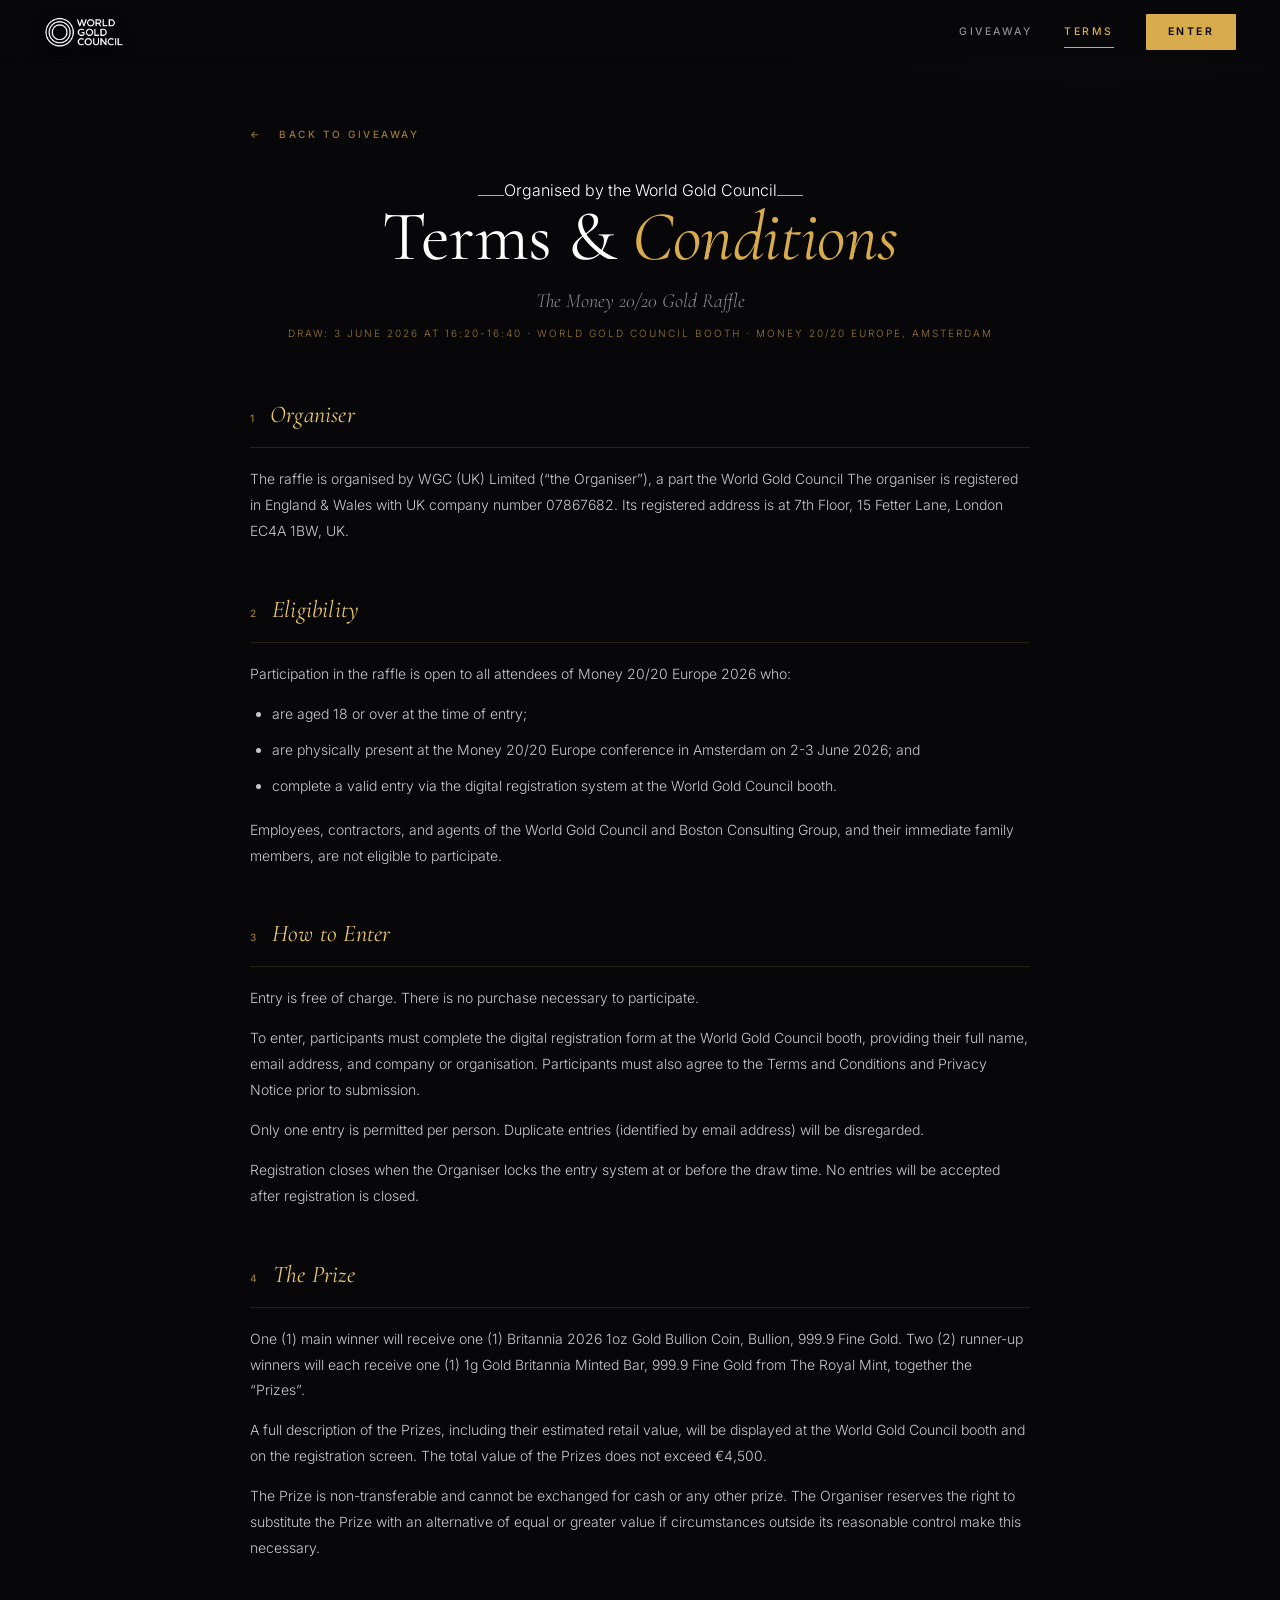
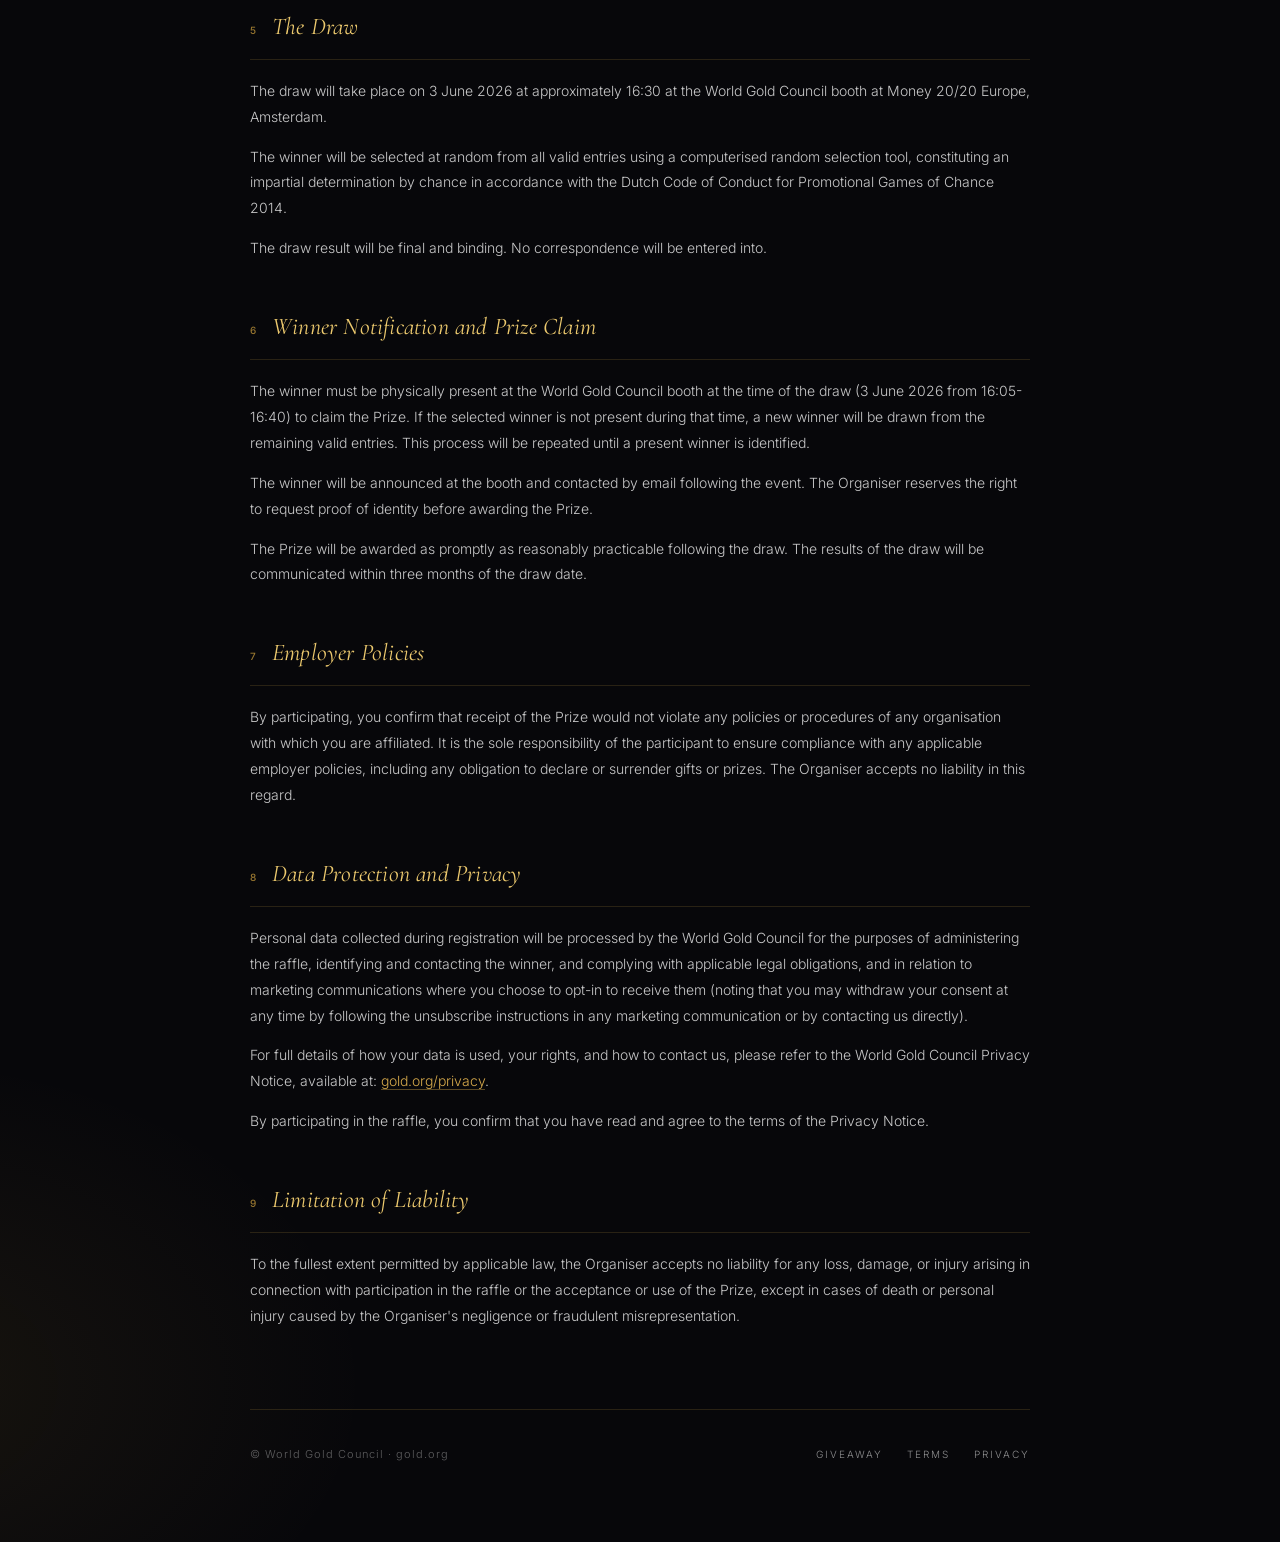
==== terms/index.html @ d740ba37 "Clean URLs: move terms.html to terms/index.html + Vercel cleanUrls config" ====
<!DOCTYPE html>
<html lang="en">
<head>
<meta charset="UTF-8">
<meta name="viewport" content="width=device-width, initial-scale=1.0">
<title>Terms &amp; Conditions — The Money 20/20 Gold Raffle — World Gold Council</title>
<link rel="preconnect" href="https://fonts.googleapis.com">
<link rel="preconnect" href="https://fonts.gstatic.com" crossorigin>
<link href="https://fonts.googleapis.com/css2?family=Cormorant+Garamond:ital,wght@0,300;0,400;0,500;0,600;1,300;1,400;1,500&family=Inter:wght@300;400;500;600;700&display=swap" rel="stylesheet">
<link rel="stylesheet" href="../styles.css">
</head>
<body>

<!-- ═══ HEADER ═══ -->
<header class="hdr">
  <a class="brand" href="../">
    <img class="brand-logo" src="../img/wgc-logo.png" alt="World Gold Council">
  </a>
  <nav class="nav">
    <a href="../">Giveaway</a>
    <a class="on" href="./">Terms</a>
    <a class="cta" href="../#enter">Enter</a>
  </nav>
</header>

<!-- ═══ MAIN ═══ -->
<main class="page">
  <div class="terms-wrap">

    <a class="back-link" href="../">← &nbsp; Back to giveaway</a>

    <header class="terms-head">
      <p class="eyebrow">Organised by the World Gold Council</p>
      <h1>Terms &amp; <em>Conditions</em></h1>
      <p class="lede">The Money 20/20 Gold Raffle</p>
      <p class="meta">Draw: 3 June 2026 at 16:20-16:40 · World Gold Council Booth · Money 20/20 Europe, Amsterdam</p>
    </header>

    <section class="terms-body">

      <h2><span class="num">1</span>Organiser</h2>
      <p>
        The raffle is organised by WGC (UK) Limited (&ldquo;the Organiser&rdquo;), a part the World Gold Council
        The organiser is registered in England &amp; Wales with UK company number 07867682. Its registered
        address is at 7th Floor, 15 Fetter Lane, London EC4A 1BW, UK.
      </p>

      <h2><span class="num">2</span>Eligibility</h2>
      <p>Participation in the raffle is open to all attendees of Money 20/20 Europe 2026 who:</p>
      <ul>
        <li>are aged 18 or over at the time of entry;</li>
        <li>are physically present at the Money 20/20 Europe conference in Amsterdam on 2-3 June 2026; and</li>
        <li>complete a valid entry via the digital registration system at the World Gold Council booth.</li>
      </ul>
      <p>
        Employees, contractors, and agents of the World Gold Council and Boston Consulting Group, and their
        immediate family members, are not eligible to participate.
      </p>

      <h2><span class="num">3</span>How to Enter</h2>
      <p>Entry is free of charge. There is no purchase necessary to participate.</p>
      <p>
        To enter, participants must complete the digital registration form at the World Gold Council booth,
        providing their full name, email address, and company or organisation. Participants must also agree
        to the Terms and Conditions and Privacy Notice prior to submission.
      </p>
      <p>
        Only one entry is permitted per person. Duplicate entries (identified by email address) will be disregarded.
      </p>
      <p>
        Registration closes when the Organiser locks the entry system at or before the draw time. No entries
        will be accepted after registration is closed.
      </p>

      <h2><span class="num">4</span>The Prize</h2>
      <p>
        One (1) main winner will receive one (1) Britannia 2026 1oz Gold Bullion Coin, Bullion, 999.9 Fine Gold.
        Two (2) runner-up winners will each receive one (1) 1g Gold Britannia Minted Bar, 999.9 Fine Gold
        from The Royal Mint, together the &ldquo;Prizes&rdquo;.
      </p>
      <p>
        A full description of the Prizes, including their estimated retail value, will be displayed at the
        World Gold Council booth and on the registration screen. The total value of the Prizes does not
        exceed €4,500.
      </p>
      <p>
        The Prize is non-transferable and cannot be exchanged for cash or any other prize. The Organiser
        reserves the right to substitute the Prize with an alternative of equal or greater value if circumstances
        outside its reasonable control make this necessary.
      </p>

      <h2><span class="num">5</span>The Draw</h2>
      <p>
        The draw will take place on 3 June 2026 at approximately 16:30 at the World Gold Council booth at
        Money 20/20 Europe, Amsterdam.
      </p>
      <p>
        The winner will be selected at random from all valid entries using a computerised random selection
        tool, constituting an impartial determination by chance in accordance with the Dutch Code of Conduct
        for Promotional Games of Chance 2014.
      </p>
      <p>The draw result will be final and binding. No correspondence will be entered into.</p>

      <h2><span class="num">6</span>Winner Notification and Prize Claim</h2>
      <p>
        The winner must be physically present at the World Gold Council booth at the time of the draw
        (3 June 2026 from 16:05-16:40) to claim the Prize. If the selected winner is not present during
        that time, a new winner will be drawn from the remaining valid entries. This process will be
        repeated until a present winner is identified.
      </p>
      <p>
        The winner will be announced at the booth and contacted by email following the event. The Organiser
        reserves the right to request proof of identity before awarding the Prize.
      </p>
      <p>
        The Prize will be awarded as promptly as reasonably practicable following the draw. The results of
        the draw will be communicated within three months of the draw date.
      </p>

      <h2><span class="num">7</span>Employer Policies</h2>
      <p>
        By participating, you confirm that receipt of the Prize would not violate any policies or procedures
        of any organisation with which you are affiliated. It is the sole responsibility of the participant
        to ensure compliance with any applicable employer policies, including any obligation to declare or
        surrender gifts or prizes. The Organiser accepts no liability in this regard.
      </p>

      <h2><span class="num">8</span>Data Protection and Privacy</h2>
      <p>
        Personal data collected during registration will be processed by the World Gold Council for the
        purposes of administering the raffle, identifying and contacting the winner, and complying with
        applicable legal obligations, and in relation to marketing communications where you choose to opt-in
        to receive them (noting that you may withdraw your consent at any time by following the unsubscribe
        instructions in any marketing communication or by contacting us directly).
      </p>
      <p>
        For full details of how your data is used, your rights, and how to contact us, please refer to the
        World Gold Council Privacy Notice, available at:
        <a href="https://www.gold.org/privacy" target="_blank" rel="noopener">gold.org/privacy</a>.
      </p>
      <p>By participating in the raffle, you confirm that you have read and agree to the terms of the Privacy Notice.</p>

      <h2><span class="num">9</span>Limitation of Liability</h2>
      <p>
        To the fullest extent permitted by applicable law, the Organiser accepts no liability for any loss,
        damage, or injury arising in connection with participation in the raffle or the acceptance or use of
        the Prize, except in cases of death or personal injury caused by the Organiser's negligence or
        fraudulent misrepresentation.
      </p>

    </section>

  </div>

  <footer class="footer" style="margin-top:80px;max-width:780px;margin-left:auto;margin-right:auto">
    <div class="footer-left">© World Gold Council · gold.org</div>
    <div class="footer-right">
      <a href="../">Giveaway</a>
      <a href="./">Terms</a>
      <a href="https://www.gold.org/privacy" target="_blank" rel="noopener">Privacy</a>
    </div>
  </footer>

</main>

</body>
</html>
---- styles.css ----
/* ══════════════════════════════════════════════════════
   WGC Britannia Giveaway — refined editorial styling
   ══════════════════════════════════════════════════════ */

*,*::before,*::after{box-sizing:border-box;margin:0;padding:0}

:root{
  --bg:        #07070a;
  --bg-deep:   #000000;
  --surface:   #0d0d10;
  --card:      #131316;
  --line:      rgba(216,171,76,.16);
  --line-2:    rgba(255,255,255,.06);
  --gold:      #d8ab4c;
  --gold-lt:   #ecc96e;
  --gold-pl:   #f5e4b0;
  --gold-dk:   #9a7830;
  --gold-deep: #5a4612;
  --txt:       #FFFFFF;
  --txt-2:     rgba(255,255,255,.78);
  --txt-m:     rgba(255,255,255,.55);
  --txt-d:     rgba(255,255,255,.35);

  --display: 'Cormorant Garamond', 'Times New Roman', serif;
  --sans:    'Inter', 'Helvetica Neue', Arial, sans-serif;
  --mono:    'JetBrains Mono', ui-monospace, monospace;
}

html,body{min-height:100%;background:var(--bg);color:var(--txt);font-family:var(--sans);font-weight:300;-webkit-font-smoothing:antialiased;-moz-osx-font-smoothing:grayscale;scroll-behavior:smooth;line-height:1.5}
body{
  background:
    radial-gradient(1100px 700px at 85% -10%,rgba(216,171,76,.12),transparent 60%),
    radial-gradient(900px 600px at -10% 95%,rgba(216,171,76,.08),transparent 55%),
    var(--bg);
  overflow-x:hidden;
}
a{color:var(--gold);text-decoration:none;transition:color .2s}
a:hover{color:var(--gold-lt)}

img,svg{display:block;max-width:100%}

::selection{background:rgba(216,171,76,.35);color:var(--txt)}

/* ── HEADER ── */
.hdr{
  position:fixed;top:0;left:0;right:0;z-index:200;
  display:flex;align-items:center;justify-content:space-between;
  padding:18px 44px;height:64px;
  background:linear-gradient(180deg,rgba(7,7,10,.92) 60%,rgba(7,7,10,0));
  backdrop-filter:blur(8px);
  -webkit-backdrop-filter:blur(8px);
}
.brand{
  display:flex;align-items:center;gap:12px;
  font-family:var(--sans);text-decoration:none;color:var(--txt);
  white-space:nowrap;
}
.brand-logo{
  display:block;height:34px;width:auto;max-width:180px;
  filter:drop-shadow(0 1px 6px rgba(0,0,0,.4));
}
@media(max-width:600px){
  .brand-logo{height:28px}
}

.nav{display:flex;align-items:center;gap:32px}
.nav a{
  font-size:10.5px;font-weight:500;letter-spacing:2.5px;
  text-transform:uppercase;color:var(--txt-m);
  padding:6px 0;position:relative;
}
.nav a:hover{color:var(--gold)}
.nav a.on{color:var(--gold)}
.nav a.on::after{
  content:'';position:absolute;left:0;right:0;bottom:-2px;
  height:1px;background:var(--gold);
}
.nav .cta{
  background:var(--gold);color:var(--bg-deep);
  padding:10px 22px;border-radius:1px;font-weight:600;
  transition:background .2s,transform .15s;
}
.nav .cta:hover{background:var(--gold-lt);transform:translateY(-1px);color:var(--bg-deep)}
.nav .cta.on::after{display:none}

/* ── PAGE ── */
.page{min-height:100vh;padding:120px 44px 80px;max-width:1320px;margin:0 auto}

/* ── HERO ── */
.hero{
  display:grid;grid-template-columns:1.05fr .95fr;gap:64px;
  align-items:center;margin-bottom:120px;
}
.hero-copy .eyebrow{
  display:inline-flex;align-items:center;gap:10px;
  font-size:10px;font-weight:500;letter-spacing:3px;text-transform:uppercase;
  color:var(--gold);margin-bottom:28px;
}
.eyebrow::before{
  content:'';display:inline-block;width:26px;height:1px;background:var(--gold);
}
.hero-title{
  font-family:var(--display);font-weight:400;
  font-size:clamp(48px,7vw,96px);line-height:.98;letter-spacing:-.5px;
  color:var(--txt);margin-bottom:24px;
}
.hero-title em{
  font-style:italic;color:var(--gold);font-weight:400;
  display:inline-block;
}
.hero-sub{
  font-size:17px;line-height:1.65;color:var(--txt-2);font-weight:300;
  max-width:520px;margin-bottom:36px;
}
.hero-meta{
  display:flex;gap:36px;flex-wrap:wrap;
  padding:22px 0;border-top:1px solid var(--line);border-bottom:1px solid var(--line);
  margin-bottom:36px;max-width:520px;
}
.hero-meta-item{display:flex;flex-direction:column;gap:6px}
.hero-meta-label{font-size:9px;letter-spacing:2.5px;text-transform:uppercase;color:var(--txt-d);font-weight:500}
.hero-meta-value{font-family:var(--display);font-size:22px;color:var(--gold-lt);font-weight:500;letter-spacing:.3px}
.hero-cta{
  display:inline-flex;align-items:center;gap:14px;
  background:var(--gold);color:var(--bg-deep);
  padding:18px 36px;border:none;border-radius:1px;
  font-family:var(--sans);font-size:11px;font-weight:600;
  letter-spacing:3px;text-transform:uppercase;cursor:pointer;
  transition:background .25s,transform .15s,box-shadow .25s;
  text-decoration:none;
}
.hero-cta:hover{background:var(--gold-lt);color:var(--bg-deep);transform:translateY(-2px);box-shadow:0 14px 40px rgba(216,171,76,.3)}
.hero-cta .arrow{font-size:18px;font-weight:300;transition:transform .25s}
.hero-cta:hover .arrow{transform:translateX(4px)}
.hero-fine{
  margin-top:18px;font-size:11px;color:var(--txt-d);
  letter-spacing:.5px;
}
.hero-fine a{color:var(--gold-dk);border-bottom:1px solid rgba(154,120,48,.4)}
.hero-fine a:hover{color:var(--gold);border-bottom-color:var(--gold)}

/* Hero illustration column */
.hero-art{
  position:relative;display:flex;align-items:center;justify-content:center;
  min-height:520px;
}
.hero-art .stage{
  position:relative;width:100%;max-width:520px;aspect-ratio:1/1;
  display:flex;align-items:center;justify-content:center;
}
.hero-art .ring{
  position:absolute;border-radius:50%;border:1px solid var(--line);
  pointer-events:none;
}
.hero-art .ring.r1{inset:8%}
.hero-art .ring.r2{inset:18%;border-color:rgba(216,171,76,.22)}
.hero-art .ring.r3{inset:30%;border-color:rgba(216,171,76,.10)}
.hero-art .coin-stage{
  position:relative;z-index:2;width:68%;aspect-ratio:1/1;
  display:flex;align-items:center;justify-content:center;
  animation:floaty 6s ease-in-out infinite;
}
.hero-art .bar-stage{
  position:absolute;z-index:3;
  animation:floaty 7s ease-in-out infinite;
  display:flex;align-items:center;justify-content:center;
}
.hero-art .bar-stage.b1{bottom:4%;left:-2%;width:22%;animation-delay:-2s}
.hero-art .bar-stage.b2{top:6%;right:-2%;width:20%;animation-delay:-4s}
.hero-art .bar-stage .product-bar{
  transform-origin:center;
}
.hero-art .bar-stage.b1 .product-bar{transform:rotate(-12deg)}
.hero-art .bar-stage.b2 .product-bar{transform:rotate(10deg)}

/* ── Product imagery ──
   Coin: circular mask to drop the white photo background.
   Bar : the white margins in the source photo are uneven; crop tightly with
         object-fit so we see only the bar surface, then a soft rounded rect. */

.product-coin{
  display:block;width:100%;height:auto;
  -webkit-mask-image:radial-gradient(circle at 50% 50%, #000 38%, rgba(0,0,0,.92) 44%, rgba(0,0,0,0) 56%);
          mask-image:radial-gradient(circle at 50% 50%, #000 38%, rgba(0,0,0,.92) 44%, rgba(0,0,0,0) 56%);
  filter:drop-shadow(0 18px 40px rgba(216,171,76,.35)) drop-shadow(0 0 28px rgba(216,171,76,.18));
}

/* The bar in the source image sits inside ~70% width × 92% height of the frame.
   We crop to that area precisely using object-fit:cover with a fixed aspect-ratio
   that matches the bar's actual proportions (≈0.56 : 1). */
.product-bar{
  display:block;width:100%;height:auto;
  aspect-ratio:0.56/1;
  object-fit:cover;
  object-position:center;
  border-radius:6px;
  filter:drop-shadow(0 14px 30px rgba(0,0,0,.55)) drop-shadow(0 6px 18px rgba(216,171,76,.22));
}

/* Prize card — coin and bars share the same 1:1 art square. The 1g bars are
   physically ~14×8mm — a fraction of the 32.7mm coin — so they MUST render
   smaller than the coin to read accurately. */
.prize-art{overflow:visible}
.prize-art .product-coin{
  -webkit-mask-image:radial-gradient(circle at 50% 50%, #000 40%, rgba(0,0,0,.92) 46%, rgba(0,0,0,0) 58%);
          mask-image:radial-gradient(circle at 50% 50%, #000 40%, rgba(0,0,0,.92) 46%, rgba(0,0,0,0) 58%);
  max-width:240px;
}

.prize-art .bar-pair{
  position:relative;
  width:170px;height:180px;          /* visibly smaller than the coin's 240px disc */
  display:block;
}
.prize-art .bar-pair .product-bar{
  position:absolute;top:50%;left:50%;
  width:88px;max-width:88px;          /* tight fixed size, no overflow */
  transform-origin:center;
}
.prize-art .bar-pair .product-bar:first-child{
  transform:translate(-22%,-46%) rotate(-9deg);
  opacity:.78;z-index:1;width:76px;max-width:76px;
}
.prize-art .bar-pair .product-bar:last-child{
  transform:translate(-78%,-54%) rotate(7deg);
  z-index:2;
}

@keyframes floaty{
  0%,100%{transform:translateY(0)}
  50%{transform:translateY(-10px)}
}

/* ── SECTION ── */
.section-label{
  display:flex;align-items:center;gap:18px;
  font-size:10px;letter-spacing:3px;text-transform:uppercase;
  color:var(--gold);font-weight:500;margin-bottom:48px;
}
.section-label::after{content:'';flex:1;height:1px;background:var(--line)}

/* ── PRIZE LIST ── */
.prizes{
  display:grid;grid-template-columns:repeat(2,1fr);gap:32px;
  margin-bottom:120px;
}
.prize{
  position:relative;
  background:linear-gradient(155deg,rgba(216,171,76,.04),rgba(255,255,255,.01));
  border:1px solid var(--line-2);
  padding:48px 44px;
  display:grid;grid-template-columns:1fr 1.05fr;gap:36px;align-items:center;
  transition:border-color .3s,transform .3s,background .3s;
}
.prize:hover{border-color:var(--gold-br);border-color:rgba(216,171,76,.35);background:linear-gradient(155deg,rgba(216,171,76,.07),rgba(255,255,255,.02))}
/* Badge — inline at the top of the body so it never overlaps title text */
.prize .badge{
  display:inline-block;align-self:flex-start;
  font-family:var(--sans);font-size:9px;letter-spacing:2.5px;
  text-transform:uppercase;color:var(--gold);
  padding:5px 12px;border:1px solid var(--gold);border-radius:1px;
  background:rgba(0,0,0,.4);
  margin-bottom:6px;
}
.prize-art{
  display:flex;align-items:center;justify-content:center;
  aspect-ratio:1/1;
}
.prize-body{display:flex;flex-direction:column;gap:14px}
.prize-kicker{
  font-size:9px;letter-spacing:3px;text-transform:uppercase;
  color:var(--gold-dk);font-weight:500;
}
.prize-title{
  font-family:var(--display);font-weight:400;font-style:italic;
  font-size:34px;line-height:1.05;color:var(--txt);
  letter-spacing:-.2px;
}
.prize-title strong{font-style:normal;color:var(--gold-lt);font-weight:500;display:block;font-size:14px;letter-spacing:3px;text-transform:uppercase;margin-top:8px;font-family:var(--sans)}
.prize-desc{
  font-size:13.5px;line-height:1.7;color:var(--txt-m);
  margin-top:4px;
}
.prize-specs{
  display:flex;gap:0;border-top:1px solid var(--line);margin-top:14px;padding-top:18px;
}
.spec{flex:1;display:flex;flex-direction:column;gap:4px;padding-right:14px}
.spec + .spec{border-left:1px solid var(--line);padding-left:14px}
.spec-label{font-size:8.5px;letter-spacing:2px;text-transform:uppercase;color:var(--txt-d);font-weight:500}
.spec-value{font-family:var(--display);font-size:18px;color:var(--gold-lt);font-weight:500}

/* ── BAND (why gold) ── */
.band{
  padding:80px 0;margin-bottom:120px;
  border-top:1px solid var(--line);border-bottom:1px solid var(--line);
  text-align:center;
}
.band .quote{
  font-family:var(--display);font-style:italic;font-weight:400;
  font-size:clamp(24px,3.2vw,38px);line-height:1.35;
  color:var(--txt);max-width:840px;margin:0 auto 26px;letter-spacing:-.2px;
}
.band .quote em{color:var(--gold);font-style:italic}
.band .attrib{
  font-size:10px;letter-spacing:3px;text-transform:uppercase;
  color:var(--gold-dk);
}

/* ── HOW IT WORKS ── */
.steps{
  display:grid;grid-template-columns:repeat(3,1fr);gap:32px;
  margin-bottom:120px;
}
.step{
  padding:36px 32px;border:1px solid var(--line-2);
  background:linear-gradient(180deg,rgba(255,255,255,.02),transparent);
  position:relative;
}
.step-num{
  font-family:var(--display);font-size:48px;font-weight:300;color:var(--gold);
  line-height:1;margin-bottom:18px;font-style:italic;
}
.step-title{
  font-size:13px;font-weight:600;letter-spacing:2px;text-transform:uppercase;
  color:var(--txt);margin-bottom:10px;
}
.step-desc{font-size:13px;line-height:1.7;color:var(--txt-m)}

/* ── FINAL CTA ── */
.final-cta{
  text-align:center;padding:80px 24px;
  background:radial-gradient(ellipse at center,rgba(216,171,76,.08),transparent 70%);
  margin-bottom:64px;
}
.final-cta h2{
  font-family:var(--display);font-weight:400;font-size:clamp(34px,5vw,64px);
  line-height:1.05;color:var(--txt);margin-bottom:20px;letter-spacing:-.3px;
}
.final-cta h2 em{font-style:italic;color:var(--gold)}
.final-cta p{font-size:15px;color:var(--txt-m);margin-bottom:36px;max-width:520px;margin-left:auto;margin-right:auto}

/* ── FOOTER ── */
.footer{
  border-top:1px solid var(--line);
  padding:36px 0 0;display:flex;justify-content:space-between;align-items:center;
  flex-wrap:wrap;gap:16px;
}
.footer-left{font-size:11px;color:var(--txt-d);letter-spacing:1px}
.footer-right{display:flex;gap:24px;font-size:10px;letter-spacing:2px;text-transform:uppercase}
.footer-right a{color:var(--txt-m)}
.footer-right a:hover{color:var(--gold)}

/* ══════════════════════════════
   TERMS PAGE
══════════════════════════════ */
.terms-wrap{max-width:780px;margin:0 auto}
.terms-head{text-align:center;margin-bottom:56px}
.terms-head .eyebrow{justify-content:center}
.terms-head .eyebrow::before,
.terms-head .eyebrow::after{
  content:'';display:inline-block;width:26px;height:1px;background:var(--gold);
}
.terms-head h1{
  font-family:var(--display);font-weight:400;
  font-size:clamp(40px,5.5vw,72px);line-height:1.0;letter-spacing:-.4px;
  color:var(--txt);margin-bottom:14px;
}
.terms-head h1 em{font-style:italic;color:var(--gold);font-weight:400}
.terms-head .lede{
  font-family:var(--display);font-style:italic;font-size:20px;color:var(--txt-m);
  margin-bottom:10px;
}
.terms-head .meta{font-size:10px;letter-spacing:2px;text-transform:uppercase;color:var(--gold-dk)}

.terms-body h2{
  font-family:var(--display);font-weight:400;font-style:italic;
  font-size:24px;letter-spacing:.2px;color:var(--gold-lt);
  margin-top:48px;margin-bottom:18px;padding-bottom:14px;
  border-bottom:1px solid var(--line);
  display:flex;align-items:baseline;gap:14px;
}
.terms-body h2 .num{
  font-family:var(--sans);font-style:normal;font-size:10px;font-weight:500;
  letter-spacing:2px;color:var(--gold-dk);
}
.terms-body p,.terms-body li{
  font-size:14px;line-height:1.85;color:var(--txt-2);font-weight:300;
  margin-bottom:14px;
}
.terms-body strong{color:var(--txt);font-weight:500}
.terms-body ol,.terms-body ul{margin-left:22px;margin-bottom:18px}
.terms-body li{margin-bottom:10px}
.terms-body a{border-bottom:1px solid rgba(216,171,76,.4)}
.terms-body a:hover{border-bottom-color:var(--gold-lt)}

.back-link{
  display:inline-flex;align-items:center;gap:10px;
  font-size:10px;letter-spacing:2.5px;text-transform:uppercase;
  color:var(--gold-dk);margin-bottom:36px;font-weight:500;
}
.back-link:hover{color:var(--gold)}

/* ══════════════════════════════
   FORM OVERLAY (woobox embed)
══════════════════════════════ */
#form-overlay{
  position:fixed;inset:0;z-index:9999;background:var(--bg);
  display:flex;flex-direction:column;
  animation:overlayIn .35s ease both;
}
#form-overlay.closing{animation:overlayOut .25s ease both}
@keyframes overlayIn{from{opacity:0;transform:translateY(12px)}to{opacity:1;transform:none}}
@keyframes overlayOut{from{opacity:1}to{opacity:0;transform:translateY(8px)}}
.fo-hdr{
  display:flex;align-items:center;justify-content:space-between;
  padding:14px 36px;height:64px;flex-shrink:0;
  border-bottom:1px solid var(--line);background:rgba(7,7,10,.96);
}
.fo-eyebrow{
  display:none;font-size:10px;letter-spacing:2.5px;text-transform:uppercase;color:var(--gold);
}
.fo-close{
  display:inline-flex;align-items:center;gap:10px;background:none;
  border:1px solid var(--gold-br);color:var(--gold-dk);
  padding:9px 20px;border-radius:1px;
  font-family:var(--sans);font-size:10px;font-weight:500;
  letter-spacing:2.5px;text-transform:uppercase;cursor:pointer;
  transition:border-color .2s,color .2s,background .2s;
}
.fo-close:hover{border-color:var(--gold);color:var(--gold);background:rgba(216,171,76,.06)}
.fo-body{
  flex:1;position:relative;background:var(--bg);overflow:hidden;
}
.fo-frame{
  position:absolute;inset:0;width:100%;height:100%;border:0;
  background:transparent;opacity:0;transition:opacity .45s ease;
}
.fo-frame.ready{opacity:1}
.fo-loader{
  position:absolute;inset:0;display:flex;flex-direction:column;
  align-items:center;justify-content:center;gap:18px;
  background:var(--bg);transition:opacity .35s ease;pointer-events:none;
}
.fo-loader.hide{opacity:0}
.fo-loader-mark{
  width:34px;height:34px;border-radius:50%;
  background:radial-gradient(circle at 30% 28%,var(--gold-pl) 0%,var(--gold) 50%,var(--gold-dk) 100%);
  box-shadow:0 0 22px rgba(216,171,76,.55),inset 0 0 0 1px rgba(255,255,255,.18);
  animation:foPulse 1.6s ease-in-out infinite;
}
@keyframes foPulse{
  0%,100%{transform:scale(1);box-shadow:0 0 22px rgba(216,171,76,.55),inset 0 0 0 1px rgba(255,255,255,.18)}
  50%   {transform:scale(.86);box-shadow:0 0 38px rgba(216,171,76,.85),inset 0 0 0 1px rgba(255,255,255,.25)}
}
.fo-loader-label{
  font-family:var(--sans);font-size:10px;letter-spacing:3px;text-transform:uppercase;
  color:var(--gold-dk);
}
body.overlay-open{overflow:hidden}
@media(max-width:600px){
  .fo-hdr{padding:12px 14px;height:58px}
}

/* ══════════════════════════════
   RESPONSIVE
══════════════════════════════ */
@media(max-width:980px){
  .hero{grid-template-columns:1fr;gap:48px;margin-bottom:80px}
  .hero-art{min-height:380px;order:-1}
  .prizes{grid-template-columns:1fr;gap:22px;margin-bottom:80px}
  .prize{padding:36px 28px;grid-template-columns:1fr;gap:24px}
  .prize .badge{top:18px;right:18px}
  .steps{grid-template-columns:1fr;gap:18px;margin-bottom:80px}
  .band{padding:60px 0;margin-bottom:80px}
}
@media(max-width:600px){
  .hdr{padding:14px 20px;height:58px}
  .nav{gap:16px}
  .nav a{font-size:10px;letter-spacing:1.5px}
  .nav .cta{padding:8px 14px}
  .page{padding:96px 20px 60px}
  .hero-title{font-size:46px}
  .hero-meta{gap:22px;max-width:none}
  .prize{padding:28px 22px}
  .prize-title{font-size:28px}
  .footer{flex-direction:column;align-items:flex-start}
}
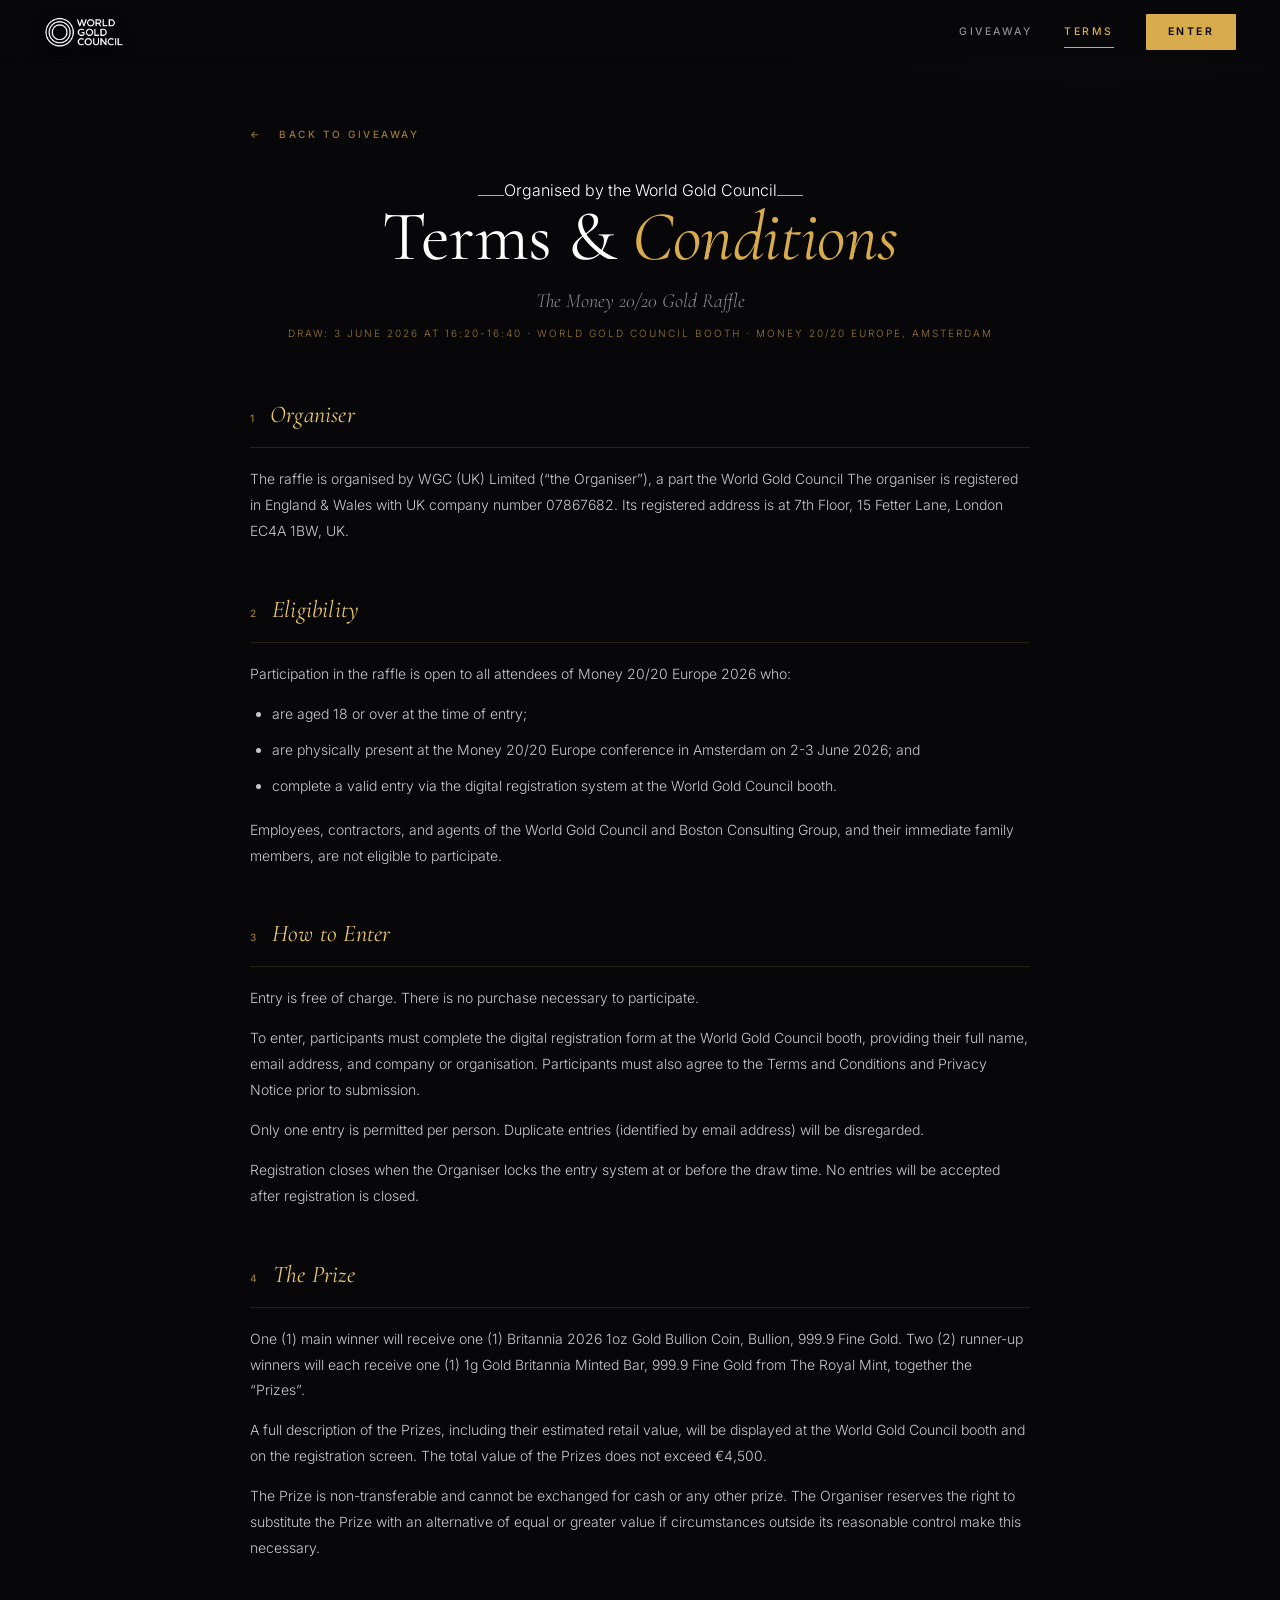
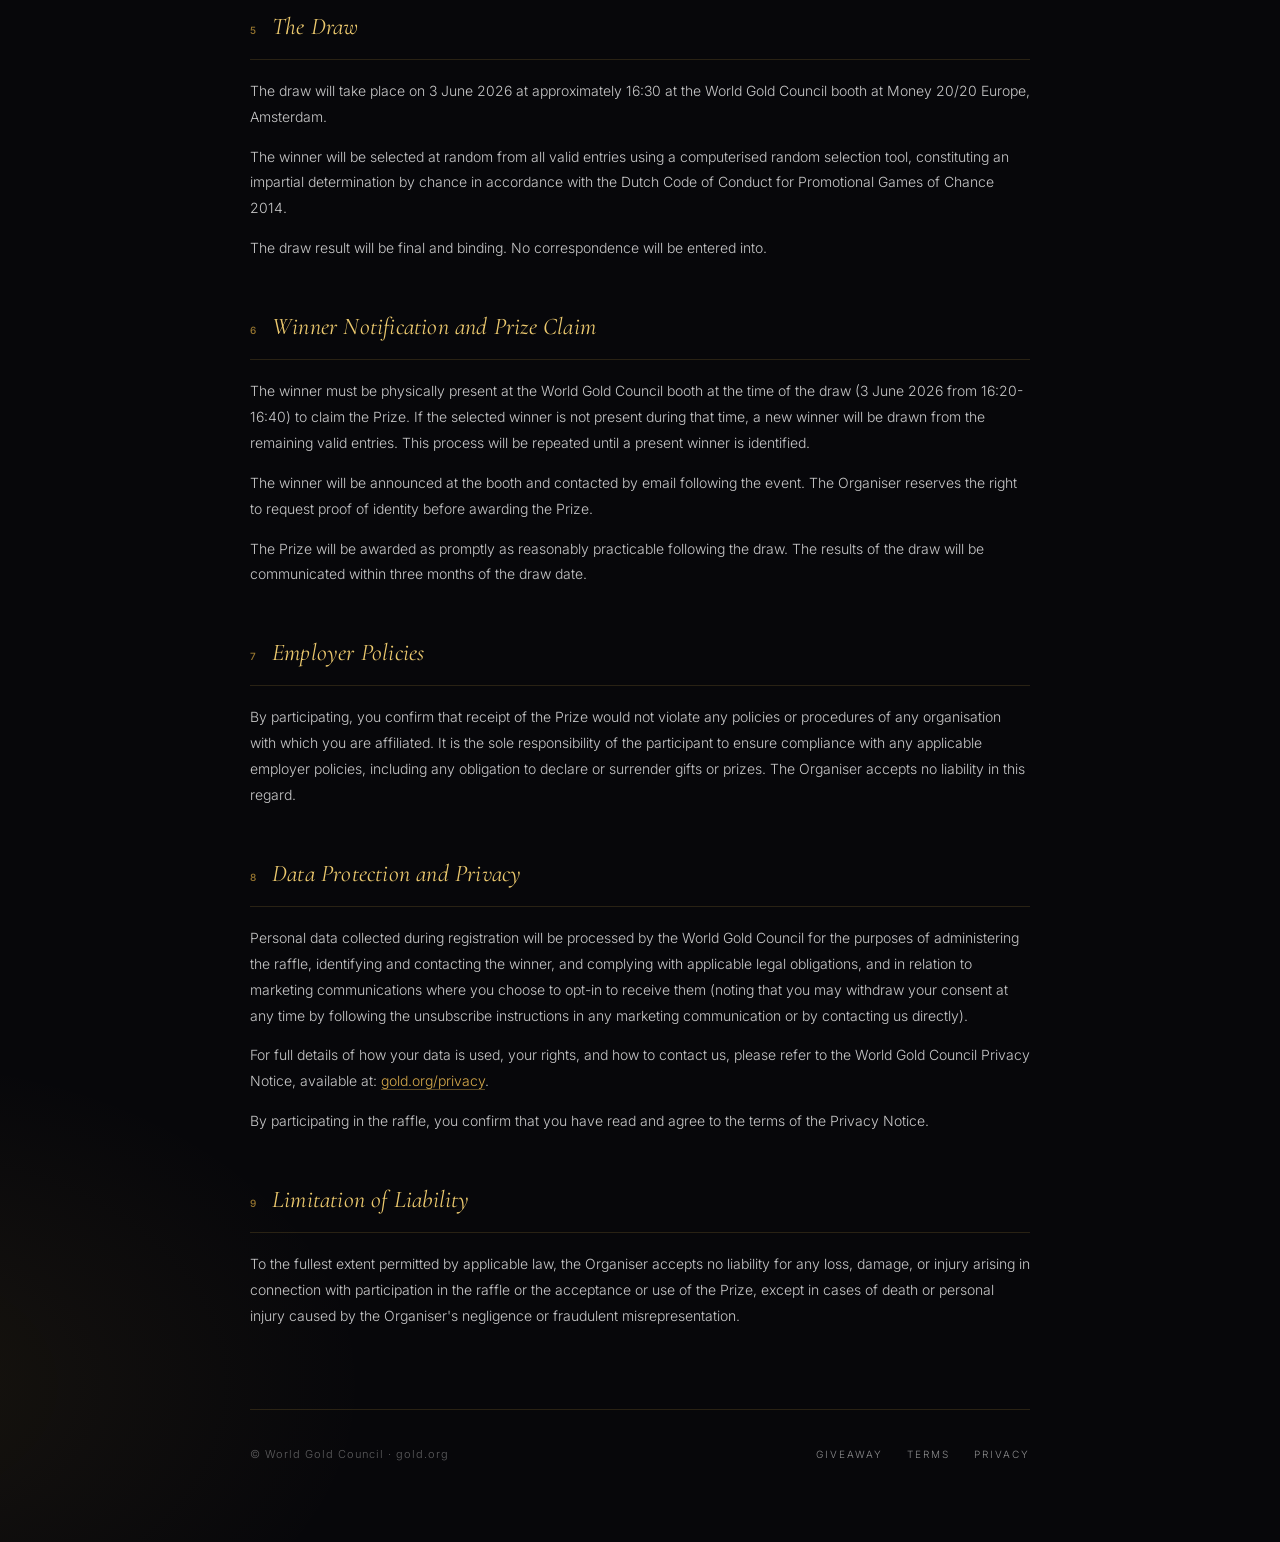
==== commit c0548442: "updated time range to 16:20-16:40" ====
--- a/terms/index.html
+++ b/terms/index.html
@@ -104,7 +104,7 @@
       <h2><span class="num">6</span>Winner Notification and Prize Claim</h2>
       <p>
         The winner must be physically present at the World Gold Council booth at the time of the draw
-        (3 June 2026 from 16:05-16:40) to claim the Prize. If the selected winner is not present during
+        (3 June 2026 from 16:20-16:40) to claim the Prize. If the selected winner is not present during
         that time, a new winner will be drawn from the remaining valid entries. This process will be
         repeated until a present winner is identified.
       </p>
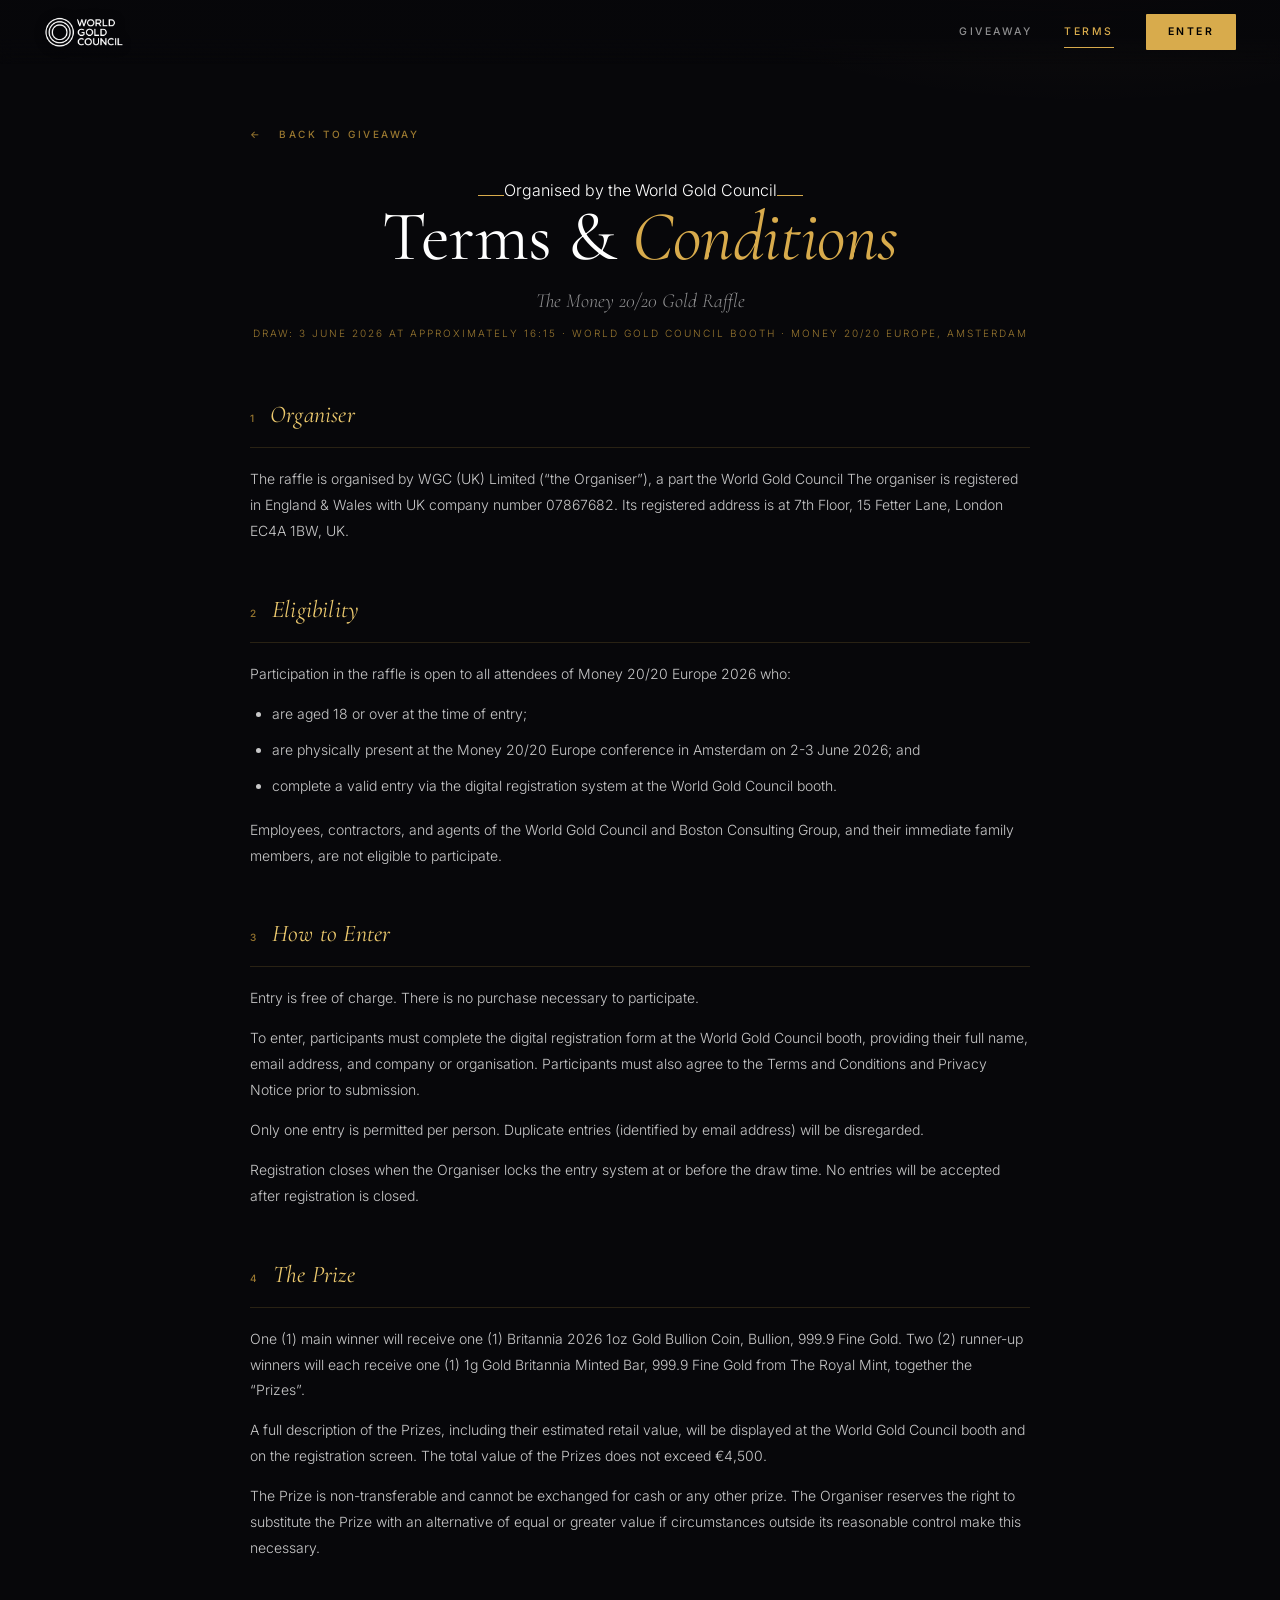
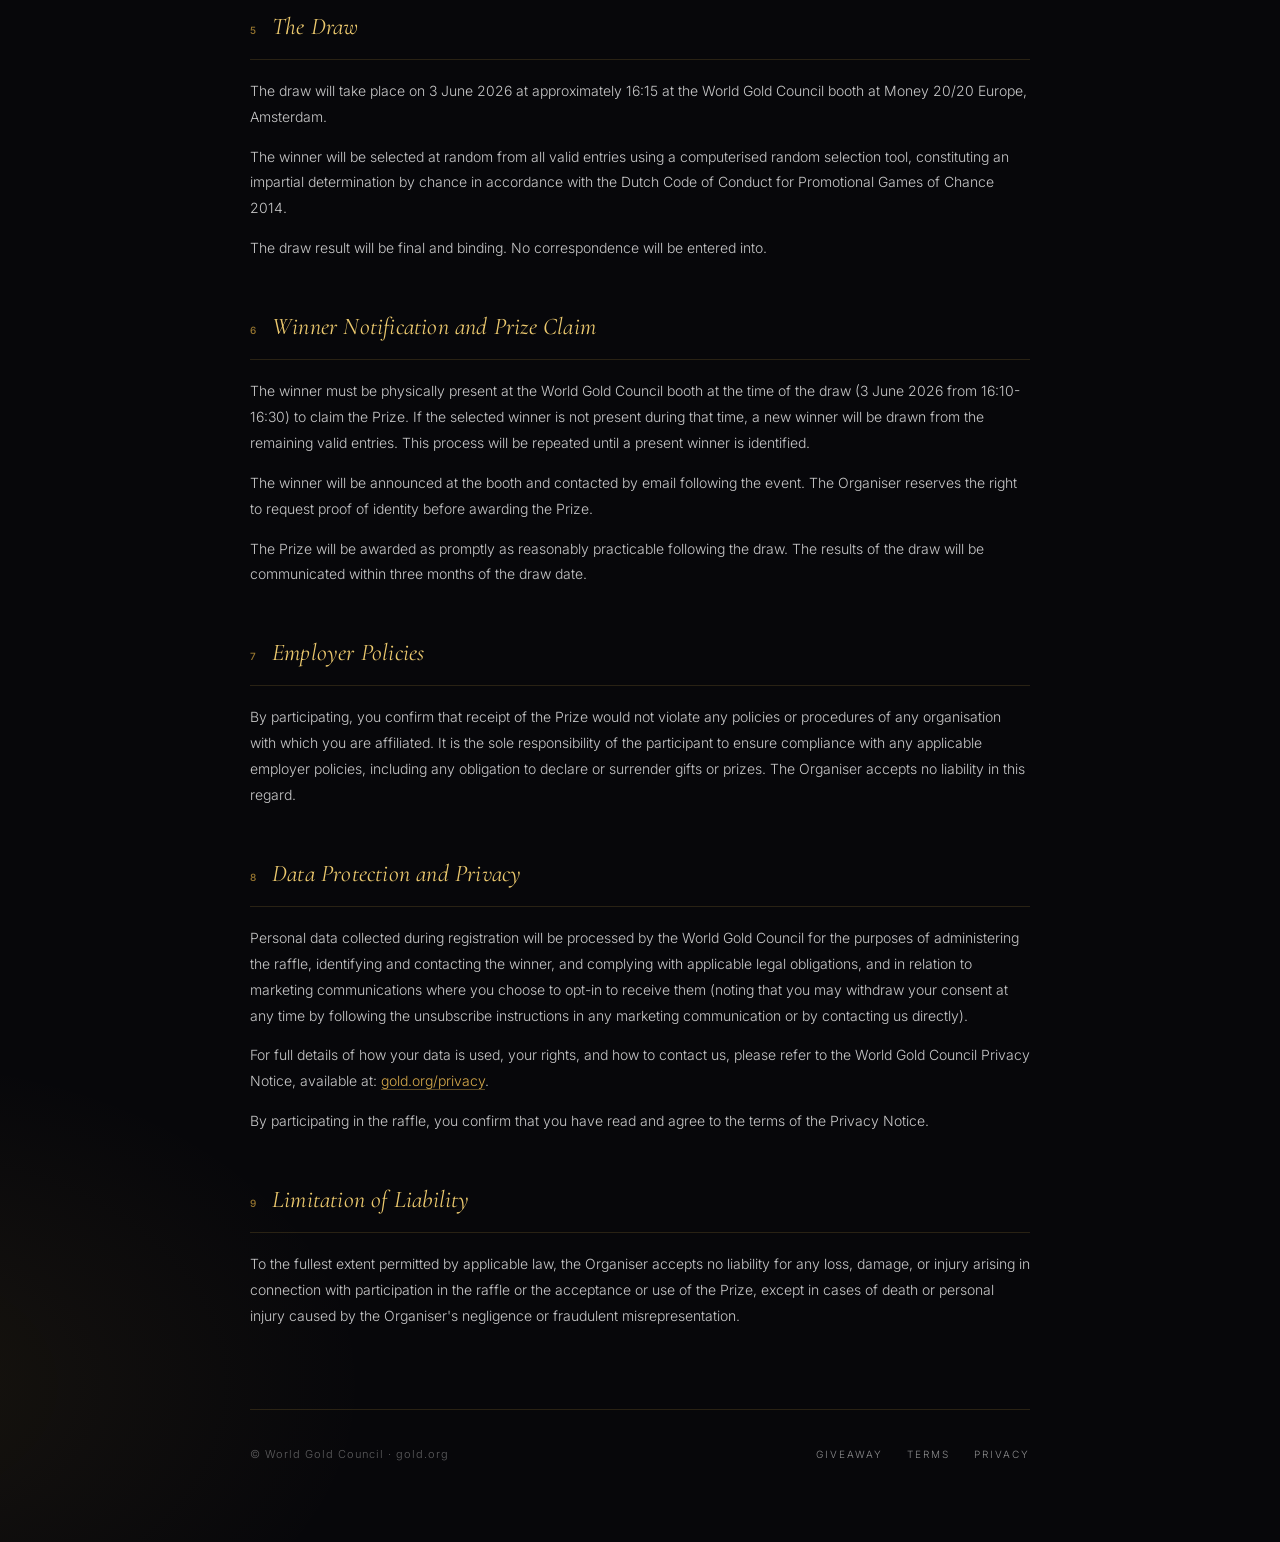
==== commit 77a4701e: "updated time of draw" ====
--- a/terms/index.html
+++ b/terms/index.html
@@ -33,7 +33,7 @@
       <p class="eyebrow">Organised by the World Gold Council</p>
       <h1>Terms &amp; <em>Conditions</em></h1>
       <p class="lede">The Money 20/20 Gold Raffle</p>
-      <p class="meta">Draw: 3 June 2026 at 16:20-16:40 · World Gold Council Booth · Money 20/20 Europe, Amsterdam</p>
+      <p class="meta">Draw: 3 June 2026 at approximately 16:15 · World Gold Council Booth · Money 20/20 Europe, Amsterdam</p>
     </header>
 
     <section class="terms-body">
@@ -91,7 +91,7 @@
 
       <h2><span class="num">5</span>The Draw</h2>
       <p>
-        The draw will take place on 3 June 2026 at approximately 16:30 at the World Gold Council booth at
+        The draw will take place on 3 June 2026 at approximately 16:15 at the World Gold Council booth at
         Money 20/20 Europe, Amsterdam.
       </p>
       <p>
@@ -104,7 +104,7 @@
       <h2><span class="num">6</span>Winner Notification and Prize Claim</h2>
       <p>
         The winner must be physically present at the World Gold Council booth at the time of the draw
-        (3 June 2026 from 16:20-16:40) to claim the Prize. If the selected winner is not present during
+        (3 June 2026 from 16:10-16:30) to claim the Prize. If the selected winner is not present during
         that time, a new winner will be drawn from the remaining valid entries. This process will be
         repeated until a present winner is identified.
       </p>
